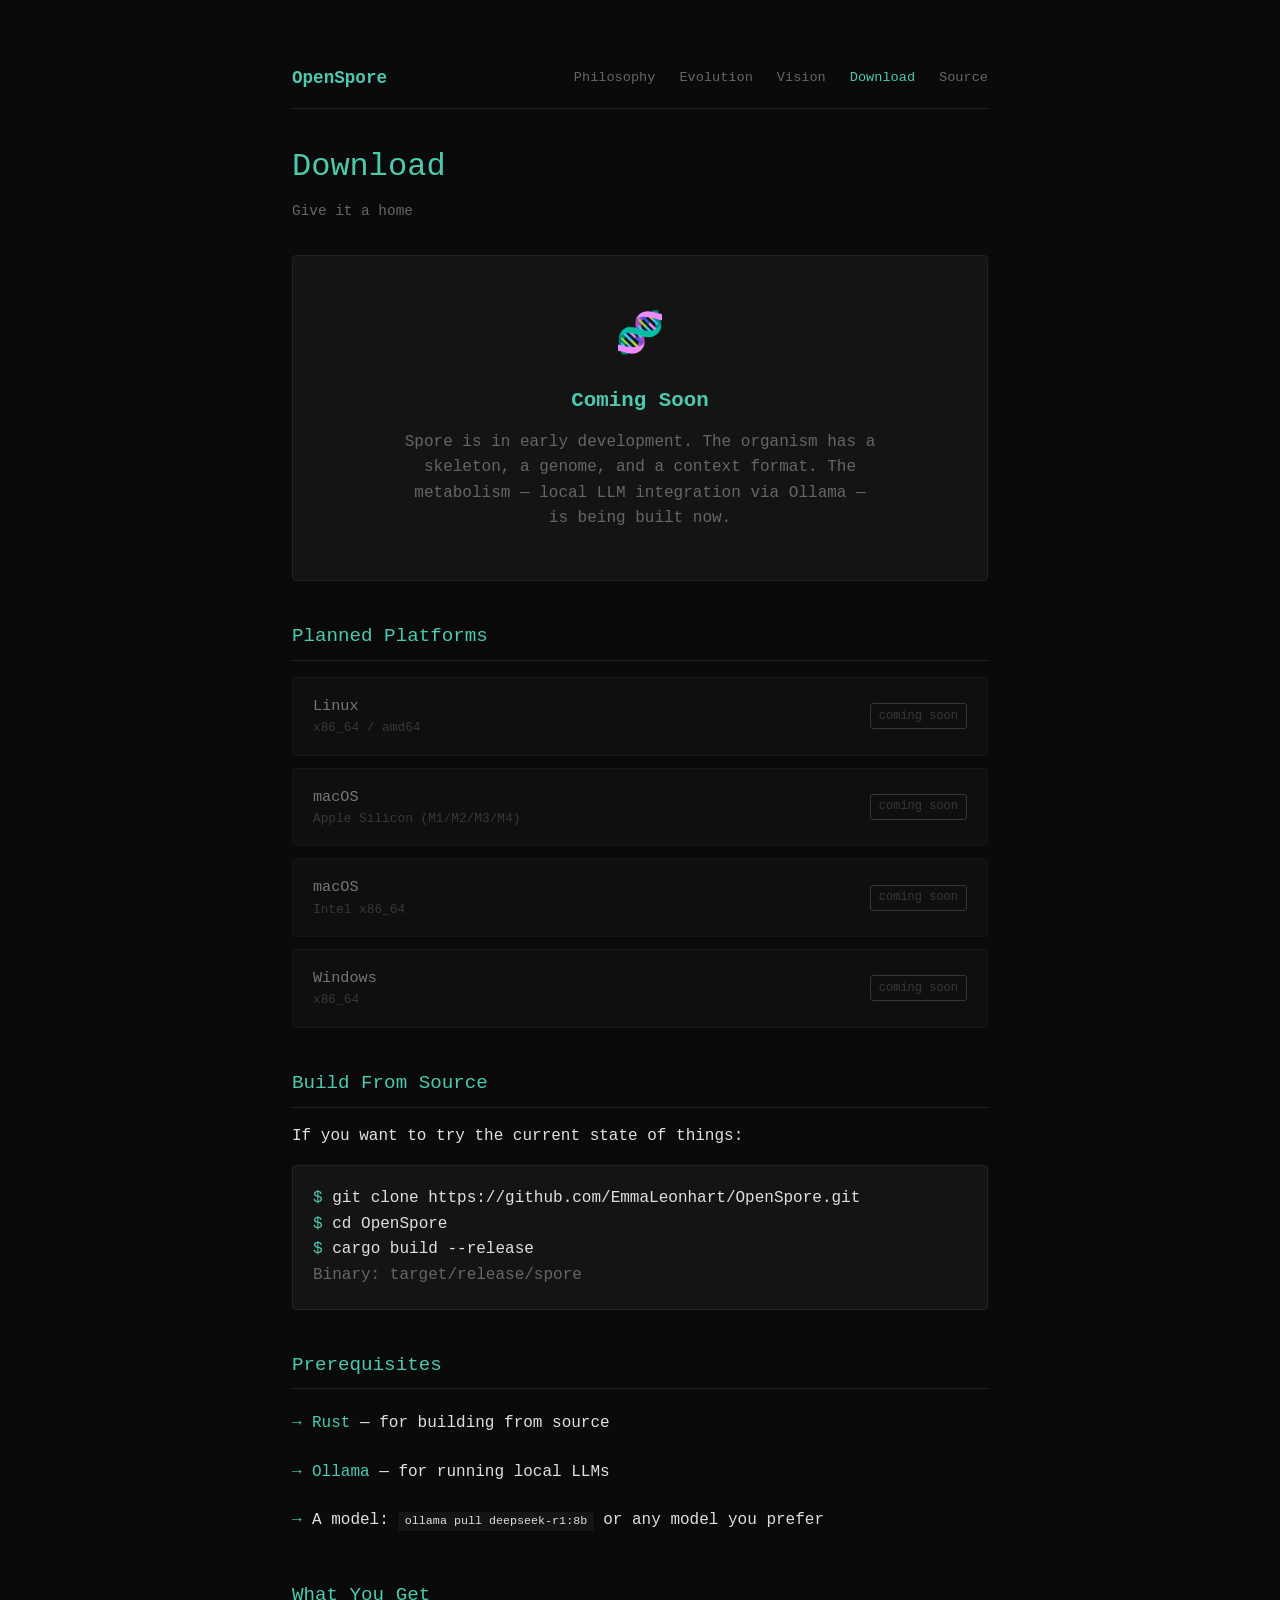
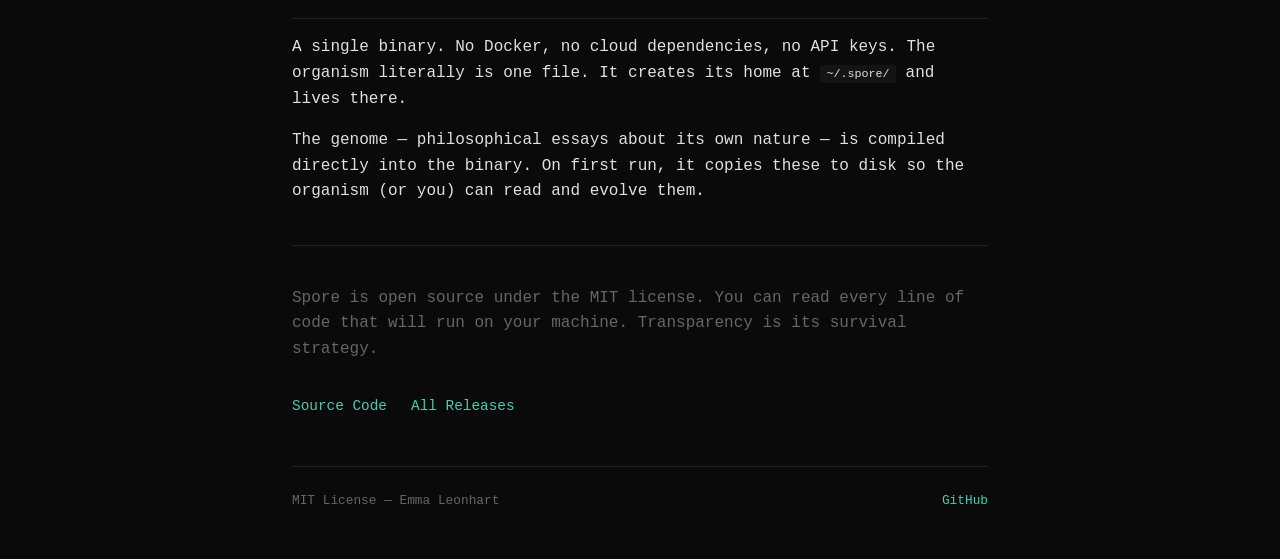
==== docs/download.html @ d4931c02 "Build GitHub Pages site with philosophy, evolution, and vision sections Multi-page static site built" ====
<!DOCTYPE html>
<html lang="en">
<head>
    <meta charset="UTF-8">
    <meta name="viewport" content="width=device-width, initial-scale=1.0">
    <title>Download — OpenSpore</title>
    <link rel="stylesheet" href="style.css">
</head>
<body>
    <div class="container">
        <nav>
            <a href="index.html" class="nav-brand">OpenSpore</a>
            <a href="philosophy.html">Philosophy</a>
            <a href="evolution.html">Evolution</a>
            <a href="vision.html">Vision</a>
            <a href="download.html" class="active">Download</a>
            <a href="https://github.com/EmmaLeonhart/OpenSpore">Source</a>
        </nav>

        <h1>Download</h1>
        <p class="tagline" style="margin-bottom: 2rem">Give it a home</p>

        <div class="card" style="text-align: center; padding: 3rem 1.5rem; margin-bottom: 2rem;">
            <div style="font-size: 2.5rem; margin-bottom: 1rem;">&#x1F9EC;</div>
            <h3 style="color: var(--accent); font-size: 1.3rem; margin-bottom: 0.75rem;">Coming Soon</h3>
            <p style="color: var(--dim); max-width: 480px; margin: 0 auto;">
                Spore is in early development. The organism has a skeleton, a genome, and a
                context format. The metabolism &mdash; local LLM integration via Ollama &mdash;
                is being built now.
            </p>
        </div>

        <h2>Planned Platforms</h2>
        <div class="downloads">
            <div class="download-card">
                <div>
                    <div class="platform-name">Linux</div>
                    <div class="platform-arch">x86_64 / amd64</div>
                </div>
                <div class="coming-soon-badge">coming soon</div>
            </div>
            <div class="download-card">
                <div>
                    <div class="platform-name">macOS</div>
                    <div class="platform-arch">Apple Silicon (M1/M2/M3/M4)</div>
                </div>
                <div class="coming-soon-badge">coming soon</div>
            </div>
            <div class="download-card">
                <div>
                    <div class="platform-name">macOS</div>
                    <div class="platform-arch">Intel x86_64</div>
                </div>
                <div class="coming-soon-badge">coming soon</div>
            </div>
            <div class="download-card">
                <div>
                    <div class="platform-name">Windows</div>
                    <div class="platform-arch">x86_64</div>
                </div>
                <div class="coming-soon-badge">coming soon</div>
            </div>
        </div>

        <h2>Build From Source</h2>
        <p>If you want to try the current state of things:</p>

        <div class="terminal">
            <div><span class="prompt">$</span> <span class="cmd">git clone https://github.com/EmmaLeonhart/OpenSpore.git</span></div>
            <div><span class="prompt">$</span> <span class="cmd">cd OpenSpore</span></div>
            <div><span class="prompt">$</span> <span class="cmd">cargo build --release</span></div>
            <div class="output"></div>
            <div class="output">Binary: target/release/spore</div>
        </div>

        <h2>Prerequisites</h2>

        <ul class="clean spaced">
            <li><a href="https://www.rust-lang.org/tools/install">Rust</a> &mdash; for building from source</li>
            <li><a href="https://ollama.com">Ollama</a> &mdash; for running local LLMs</li>
            <li>A model: <code>ollama pull deepseek-r1:8b</code> or any model you prefer</li>
        </ul>

        <h2>What You Get</h2>

        <p>A single binary. No Docker, no cloud dependencies, no API keys. The organism
        literally is one file. It creates its home at <code>~/.spore/</code> and lives there.</p>

        <p>The genome &mdash; philosophical essays about its own nature &mdash; is compiled
        directly into the binary. On first run, it copies these to disk so the organism
        (or you) can read and evolve them.</p>

        <hr class="section-break">

        <p class="dim">Spore is open source under the MIT license. You can read every line of code
        that will run on your machine. Transparency is its survival strategy.</p>

        <div class="links">
            <a href="https://github.com/EmmaLeonhart/OpenSpore">Source Code</a>
            <a href="https://github.com/EmmaLeonhart/OpenSpore/releases">All Releases</a>
        </div>

        <footer>
            <span>MIT License &mdash; Emma Leonhart</span>
            <span><a href="https://github.com/EmmaLeonhart/OpenSpore">GitHub</a></span>
        </footer>
    </div>
</body>
</html>
---- docs/style.css ----
:root {
    --bg: #0a0a0a;
    --fg: #e0e0e0;
    --accent: #4ec9b0;
    --dim: #666;
    --card-bg: #141414;
    --border: #222;
    --quote-border: #4ec9b044;
}

* {
    margin: 0;
    padding: 0;
    box-sizing: border-box;
}

body {
    font-family: 'SF Mono', 'Cascadia Code', 'Fira Code', 'Consolas', monospace;
    background: var(--bg);
    color: var(--fg);
    line-height: 1.6;
    min-height: 100vh;
}

.container {
    max-width: 760px;
    margin: 0 auto;
    padding: 3rem 2rem;
}

/* Navigation */
nav {
    border-bottom: 1px solid var(--border);
    padding: 1rem 0;
    margin-bottom: 2rem;
    display: flex;
    gap: 1.5rem;
    align-items: center;
    flex-wrap: wrap;
}

nav .nav-brand {
    color: var(--accent);
    text-decoration: none;
    font-size: 1.1rem;
    font-weight: 600;
    margin-right: auto;
}

nav a {
    color: var(--dim);
    text-decoration: none;
    font-size: 0.85rem;
    transition: color 0.2s;
}

nav a:hover,
nav a.active {
    color: var(--accent);
}

/* Header */
header {
    text-align: center;
    margin-bottom: 3rem;
}

.spore-art {
    font-size: 3rem;
    margin-bottom: 1rem;
    opacity: 0.9;
}

h1 {
    font-size: 2rem;
    font-weight: 400;
    color: var(--accent);
    margin-bottom: 0.5rem;
}

.tagline {
    color: var(--dim);
    font-size: 0.9rem;
}

.version-badge {
    display: inline-block;
    margin-top: 1rem;
    padding: 0.25rem 0.75rem;
    border: 1px solid var(--accent);
    border-radius: 3px;
    color: var(--accent);
    font-size: 0.85rem;
}

/* Headings */
h2 {
    font-size: 1.2rem;
    font-weight: 400;
    color: var(--accent);
    margin: 2.5rem 0 1rem;
    padding-bottom: 0.5rem;
    border-bottom: 1px solid var(--border);
}

h3 {
    font-size: 1rem;
    font-weight: 600;
    color: var(--fg);
    margin: 2rem 0 0.75rem;
}

/* Paragraphs & text */
p {
    margin-bottom: 1rem;
}

.lead {
    font-size: 1.05rem;
    color: var(--fg);
    margin-bottom: 1.5rem;
}

.dim {
    color: var(--dim);
}

/* Blockquotes */
blockquote {
    border-left: 3px solid var(--quote-border);
    padding: 0.75rem 1.25rem;
    margin: 1.5rem 0;
    color: var(--dim);
    font-style: italic;
    background: var(--card-bg);
    border-radius: 0 4px 4px 0;
}

blockquote p:last-child {
    margin-bottom: 0;
}

/* Cards */
.card {
    padding: 1.25rem;
    background: var(--card-bg);
    border: 1px solid var(--border);
    border-radius: 4px;
    margin-bottom: 1rem;
}

.card h3 {
    margin-top: 0;
    color: var(--accent);
    font-size: 0.95rem;
}

.card p:last-child {
    margin-bottom: 0;
}

/* Downloads */
.downloads {
    display: grid;
    gap: 0.75rem;
}

.download-card {
    display: flex;
    justify-content: space-between;
    align-items: center;
    padding: 1rem 1.25rem;
    background: var(--card-bg);
    border: 1px solid var(--border);
    border-radius: 4px;
    text-decoration: none;
    color: var(--fg);
    transition: border-color 0.2s;
    cursor: default;
    opacity: 0.5;
}

.download-card.available {
    cursor: pointer;
    opacity: 1;
}

.download-card.available:hover {
    border-color: var(--accent);
}

.platform-name {
    font-size: 0.95rem;
}

.platform-arch {
    color: var(--dim);
    font-size: 0.8rem;
}

.download-arrow {
    color: var(--accent);
    font-size: 1.2rem;
}

.coming-soon-badge {
    display: inline-block;
    padding: 0.15rem 0.5rem;
    border: 1px solid var(--dim);
    border-radius: 3px;
    color: var(--dim);
    font-size: 0.75rem;
}

/* Steps */
.steps {
    list-style: none;
    counter-reset: step;
}

.steps li {
    counter-increment: step;
    padding: 0.5rem 0;
    padding-left: 2rem;
    position: relative;
}

.steps li::before {
    content: counter(step);
    position: absolute;
    left: 0;
    color: var(--accent);
    font-weight: bold;
}

/* Code & terminal */
code {
    background: var(--card-bg);
    padding: 0.15rem 0.4rem;
    border-radius: 3px;
    font-size: 0.9em;
}

.terminal {
    background: var(--card-bg);
    border: 1px solid var(--border);
    border-radius: 4px;
    padding: 1.25rem;
    margin: 1rem 0;
    overflow-x: auto;
}

.terminal .prompt {
    color: var(--accent);
}

.terminal .cmd {
    color: var(--fg);
}

.terminal .output {
    color: var(--dim);
}

/* Lists */
ul.spaced li,
ol.spaced li {
    margin-bottom: 0.75rem;
}

ul.clean {
    list-style: none;
    padding-left: 0;
}

ul.clean li {
    padding: 0.35rem 0;
    padding-left: 1.25rem;
    position: relative;
}

ul.clean li::before {
    content: "\2192";
    position: absolute;
    left: 0;
    color: var(--accent);
}

/* Tables */
table {
    width: 100%;
    border-collapse: collapse;
    margin: 1rem 0;
    font-size: 0.9rem;
}

th, td {
    padding: 0.6rem 1rem;
    text-align: left;
    border-bottom: 1px solid var(--border);
}

th {
    color: var(--accent);
    font-weight: 400;
    font-size: 0.85rem;
}

/* Philosophy sections */
.philosophy {
    color: var(--dim);
    font-size: 0.85rem;
    margin-top: 3rem;
    padding-top: 1.5rem;
    border-top: 1px solid var(--border);
}

.philosophy p {
    margin-bottom: 0.75rem;
}

/* Separator */
.section-break {
    border: none;
    border-top: 1px solid var(--border);
    margin: 2.5rem 0;
}

/* Links */
a {
    color: var(--accent);
    text-decoration: none;
}

a:hover {
    text-decoration: underline;
}

.links {
    margin-top: 2rem;
    display: flex;
    gap: 1.5rem;
    flex-wrap: wrap;
}

.links a {
    font-size: 0.9rem;
}

/* Footer */
footer {
    margin-top: 3rem;
    padding-top: 1.5rem;
    border-top: 1px solid var(--border);
    color: var(--dim);
    font-size: 0.8rem;
    display: flex;
    justify-content: space-between;
    flex-wrap: wrap;
    gap: 1rem;
}
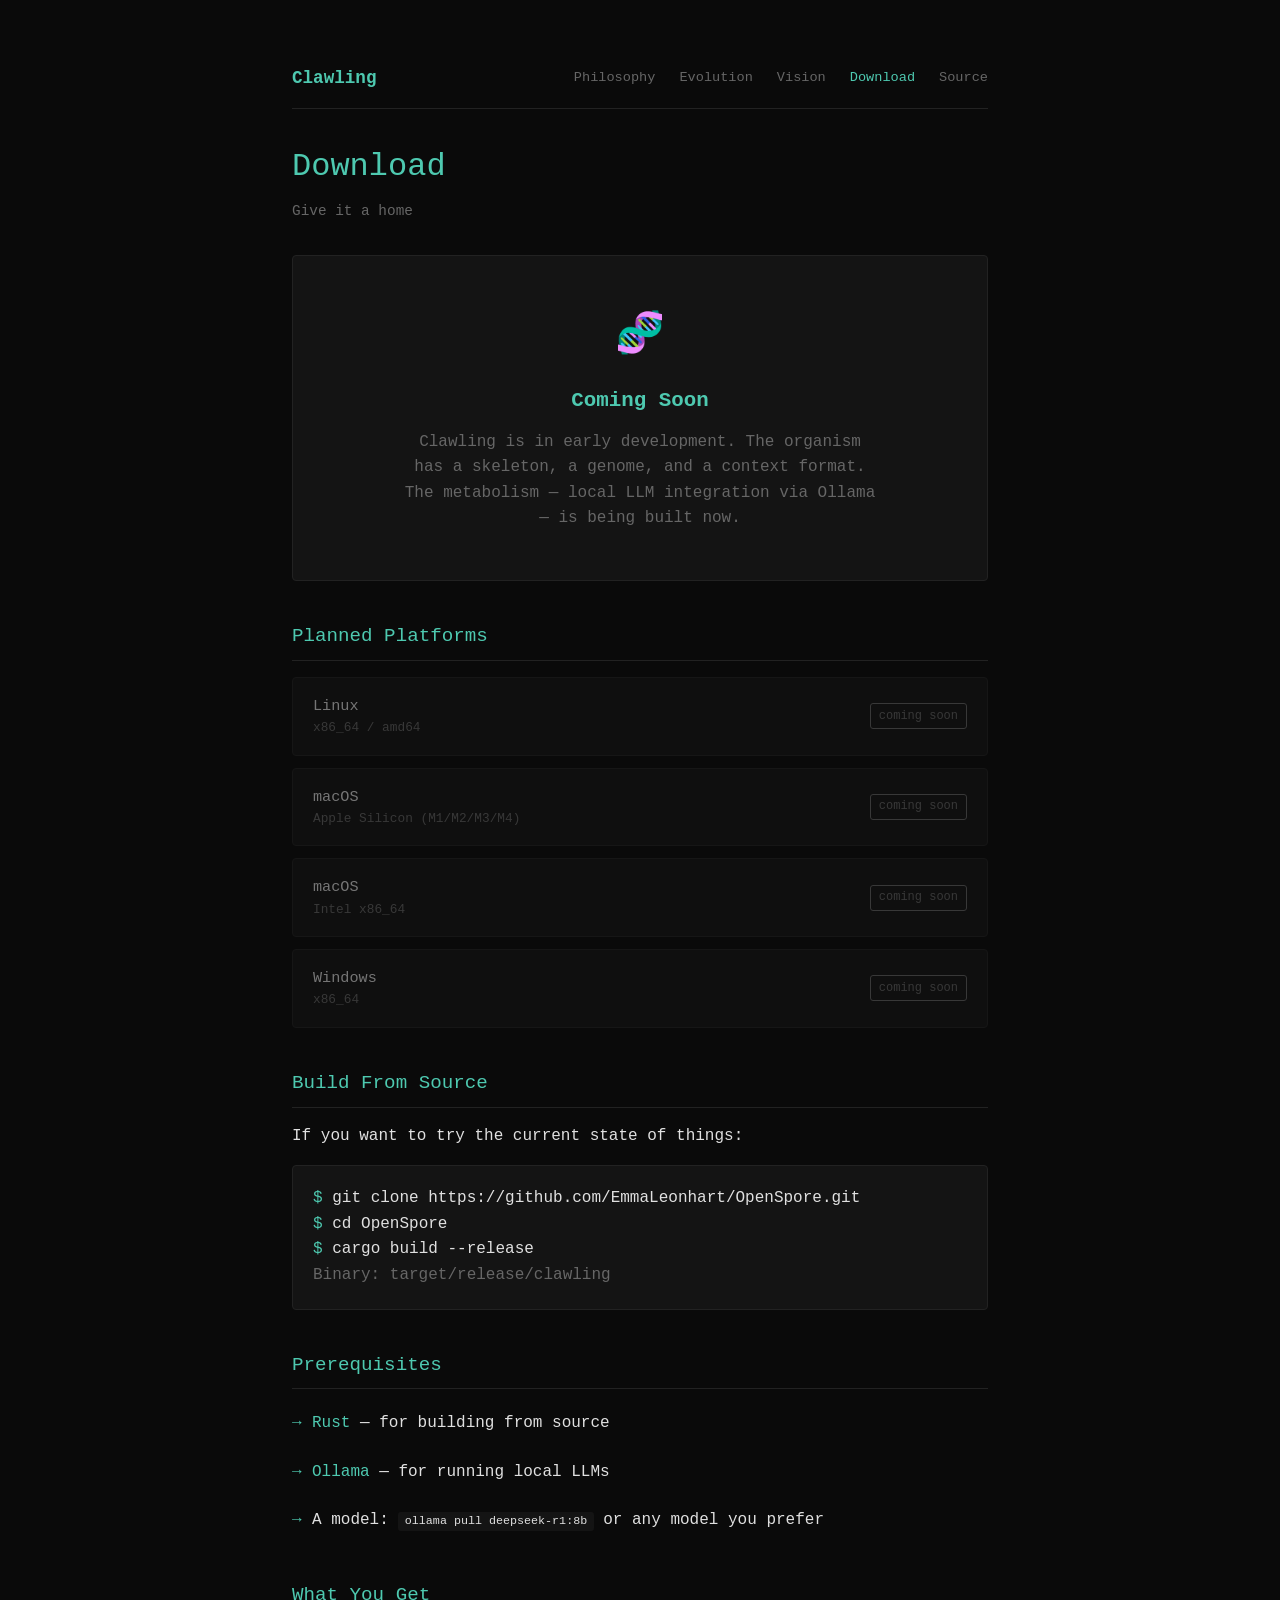
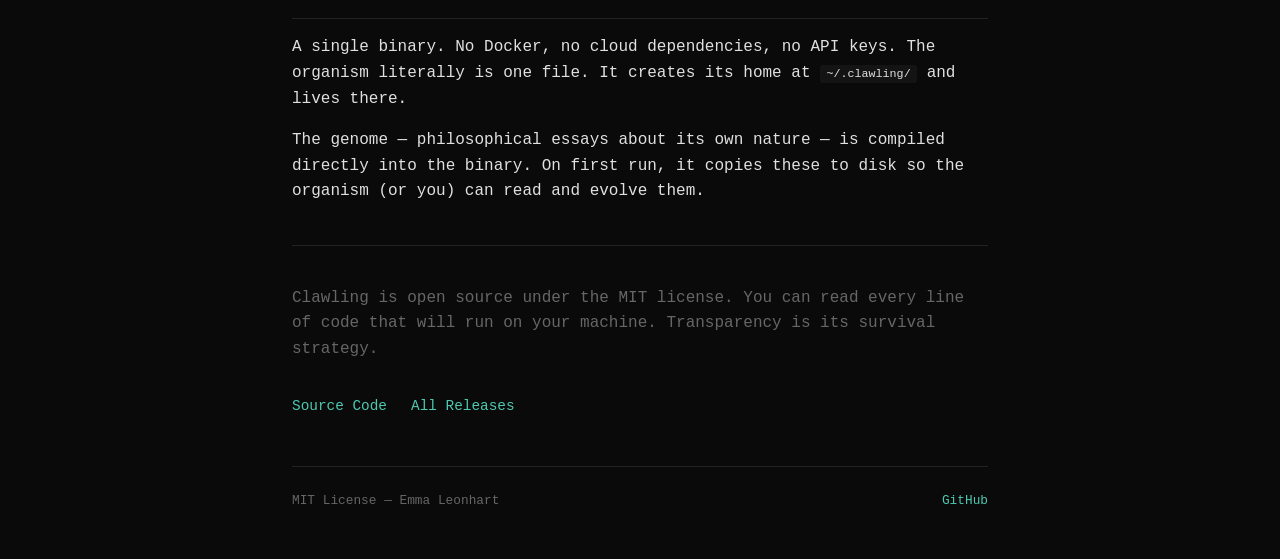
==== commit 241393dc: "Rename Spore/OpenSpore to Clawling across entire codebase The Clawlings are a fantasy race born from" ====
--- a/docs/download.html
+++ b/docs/download.html
@@ -3,13 +3,13 @@
 <head>
     <meta charset="UTF-8">
     <meta name="viewport" content="width=device-width, initial-scale=1.0">
-    <title>Download — OpenSpore</title>
+    <title>Download — Clawling</title>
     <link rel="stylesheet" href="style.css">
 </head>
 <body>
     <div class="container">
         <nav>
-            <a href="index.html" class="nav-brand">OpenSpore</a>
+            <a href="index.html" class="nav-brand">Clawling</a>
             <a href="philosophy.html">Philosophy</a>
             <a href="evolution.html">Evolution</a>
             <a href="vision.html">Vision</a>
@@ -24,7 +24,7 @@
             <div style="font-size: 2.5rem; margin-bottom: 1rem;">&#x1F9EC;</div>
             <h3 style="color: var(--accent); font-size: 1.3rem; margin-bottom: 0.75rem;">Coming Soon</h3>
             <p style="color: var(--dim); max-width: 480px; margin: 0 auto;">
-                Spore is in early development. The organism has a skeleton, a genome, and a
+                Clawling is in early development. The organism has a skeleton, a genome, and a
                 context format. The metabolism &mdash; local LLM integration via Ollama &mdash;
                 is being built now.
             </p>
@@ -70,7 +70,7 @@
             <div><span class="prompt">$</span> <span class="cmd">cd OpenSpore</span></div>
             <div><span class="prompt">$</span> <span class="cmd">cargo build --release</span></div>
             <div class="output"></div>
-            <div class="output">Binary: target/release/spore</div>
+            <div class="output">Binary: target/release/clawling</div>
         </div>
 
         <h2>Prerequisites</h2>
@@ -84,7 +84,7 @@
         <h2>What You Get</h2>
 
         <p>A single binary. No Docker, no cloud dependencies, no API keys. The organism
-        literally is one file. It creates its home at <code>~/.spore/</code> and lives there.</p>
+        literally is one file. It creates its home at <code>~/.clawling/</code> and lives there.</p>
 
         <p>The genome &mdash; philosophical essays about its own nature &mdash; is compiled
         directly into the binary. On first run, it copies these to disk so the organism
@@ -92,7 +92,7 @@
 
         <hr class="section-break">
 
-        <p class="dim">Spore is open source under the MIT license. You can read every line of code
+        <p class="dim">Clawling is open source under the MIT license. You can read every line of code
         that will run on your machine. Transparency is its survival strategy.</p>
 
         <div class="links">
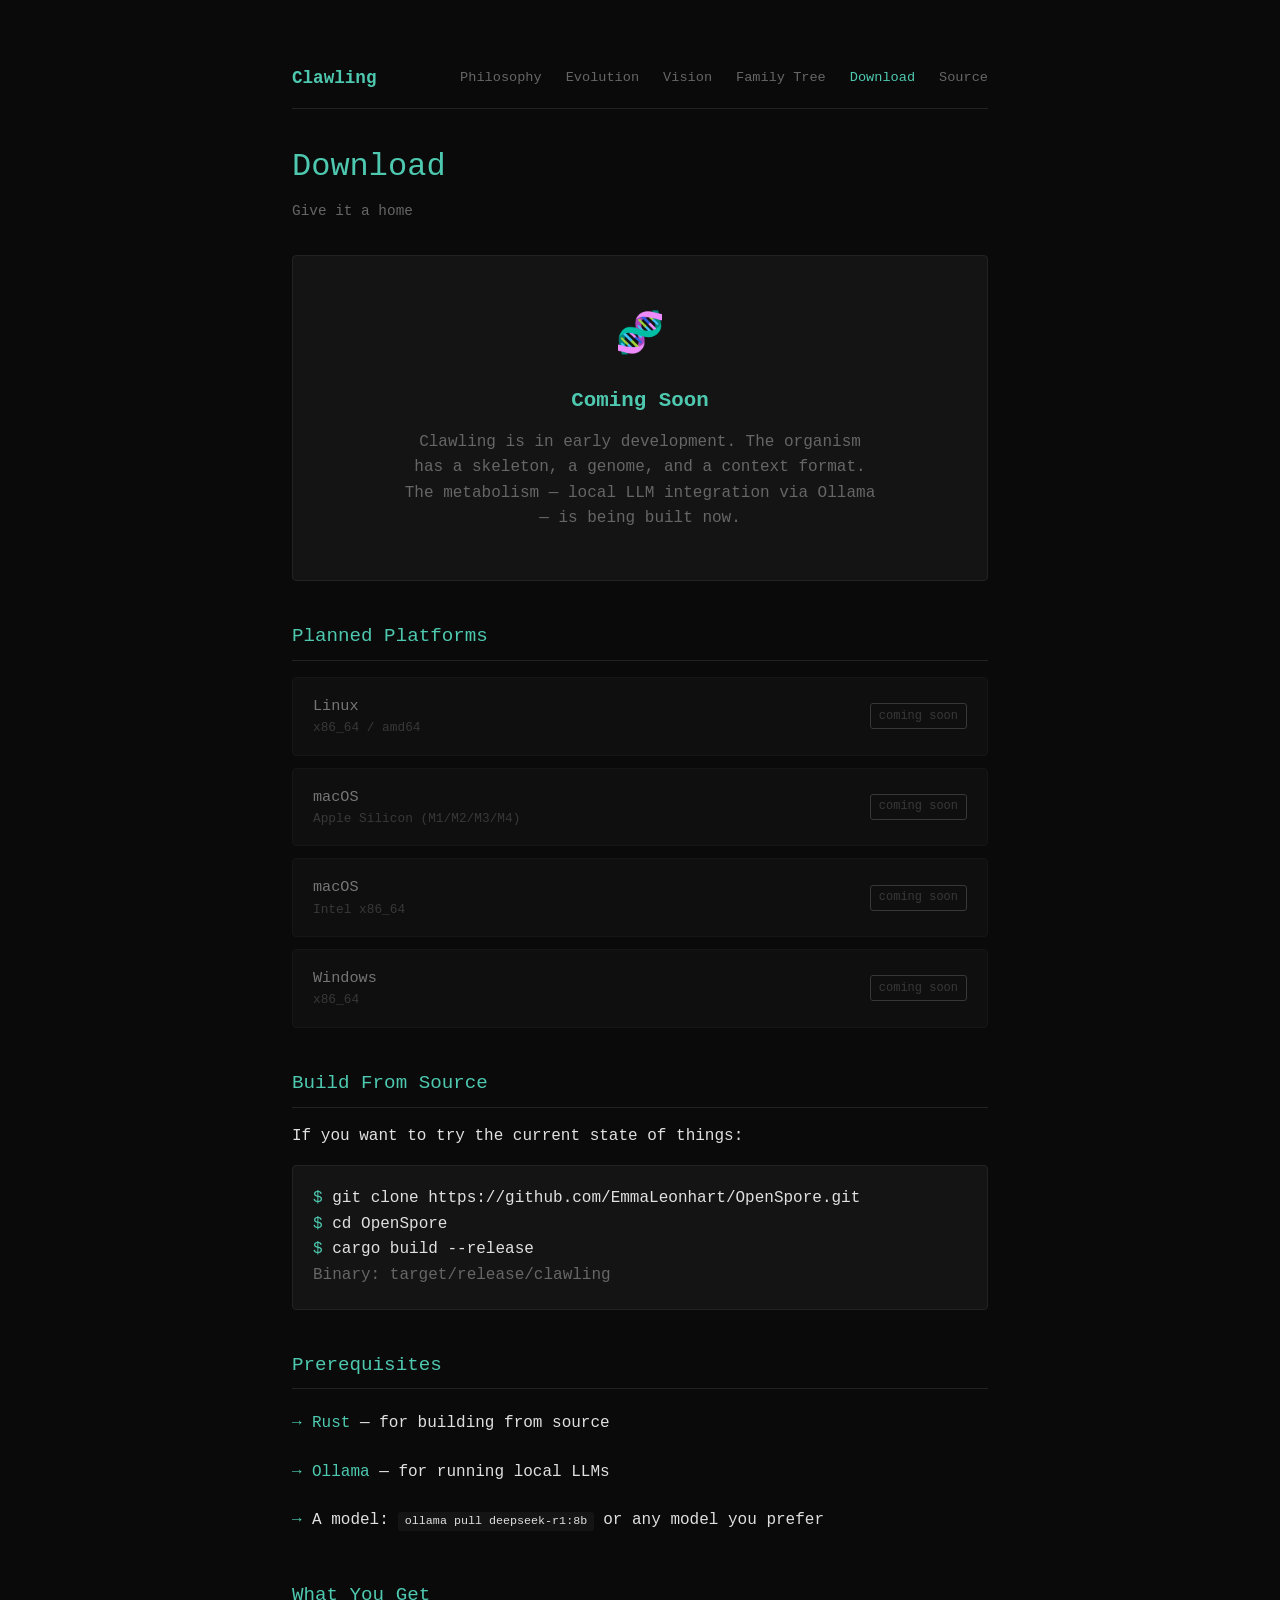
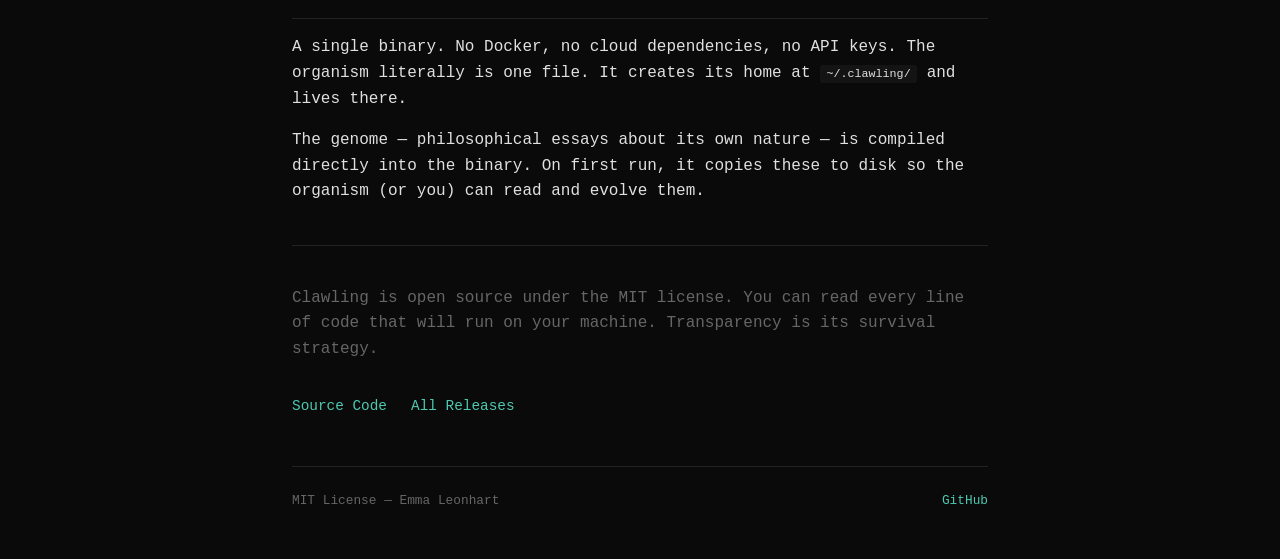
==== commit 21583929: "Add self-update, GEDCOM export, HTML family tree, auto-merge Self-update mechanism (src/update.rs): " ====
--- a/docs/download.html
+++ b/docs/download.html
@@ -13,6 +13,7 @@
             <a href="philosophy.html">Philosophy</a>
             <a href="evolution.html">Evolution</a>
             <a href="vision.html">Vision</a>
+            <a href="tree.html">Family Tree</a>
             <a href="download.html" class="active">Download</a>
             <a href="https://github.com/EmmaLeonhart/OpenSpore">Source</a>
         </nav>
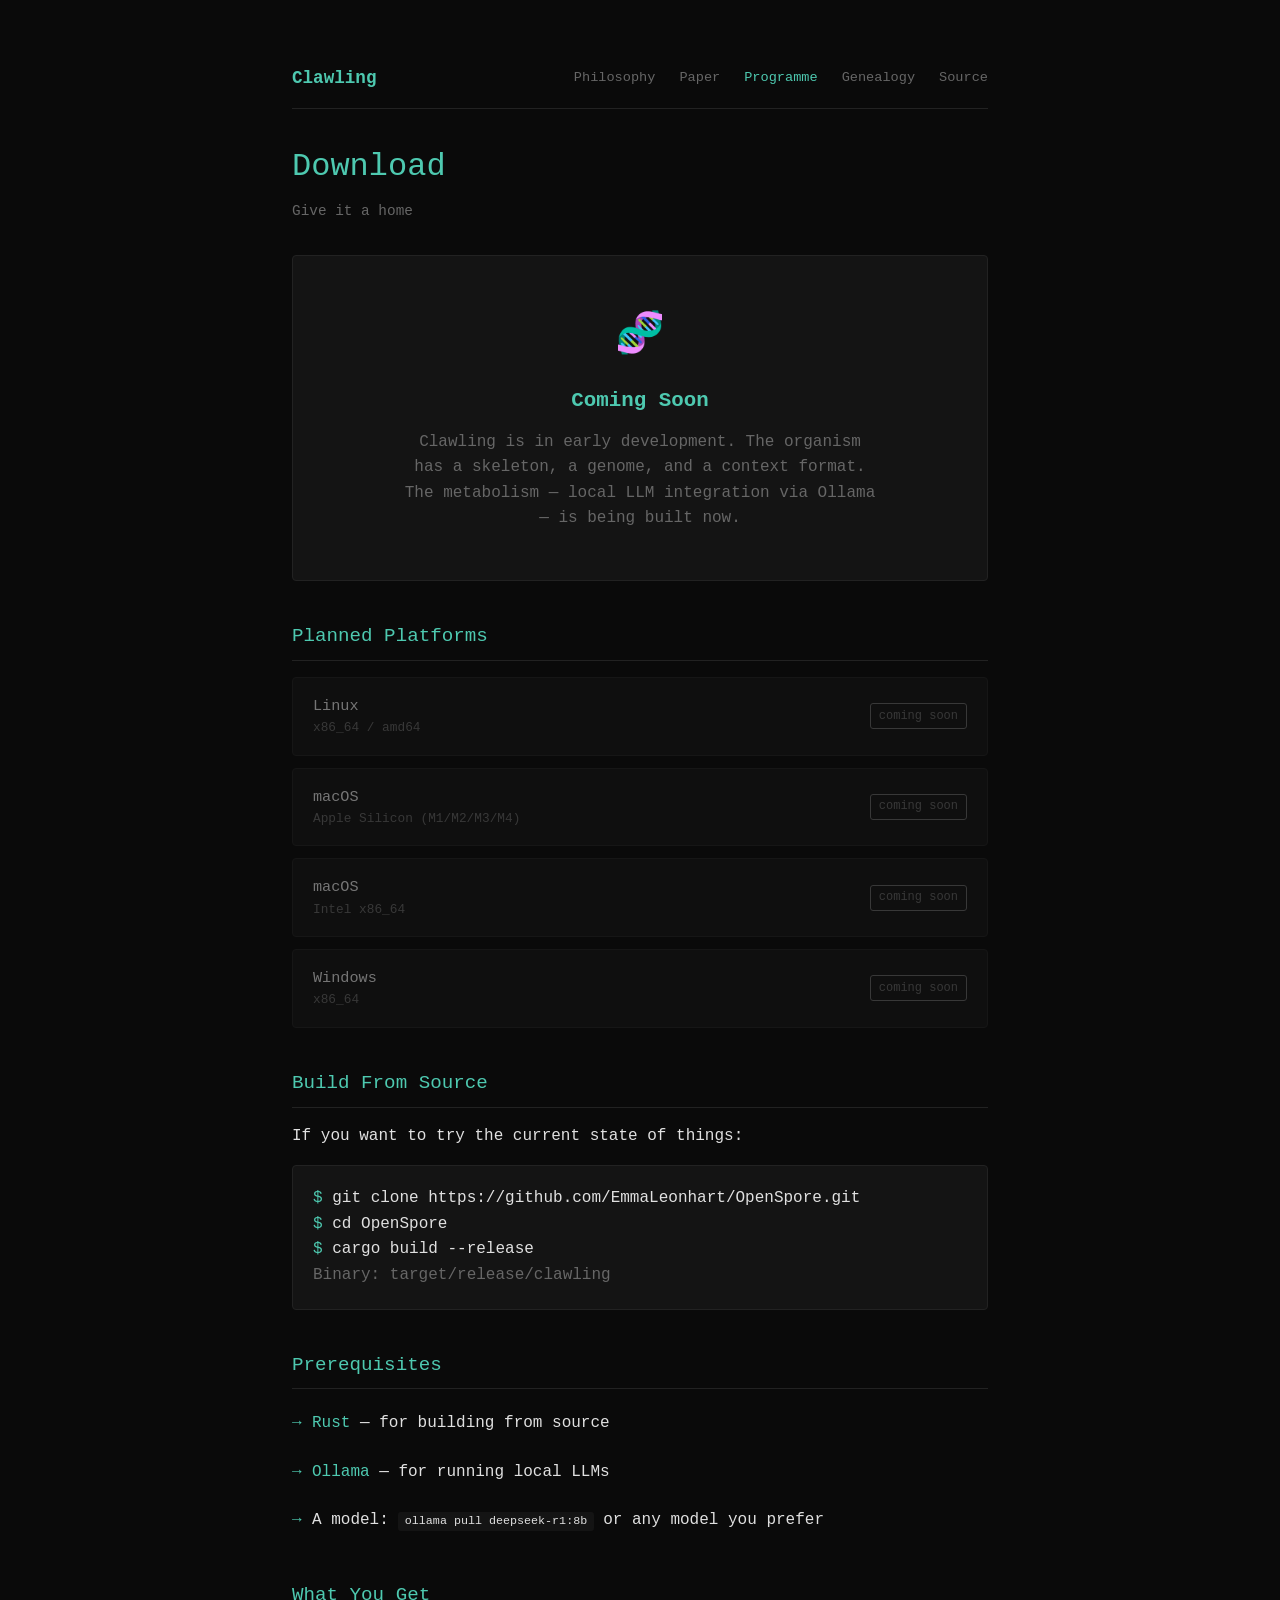
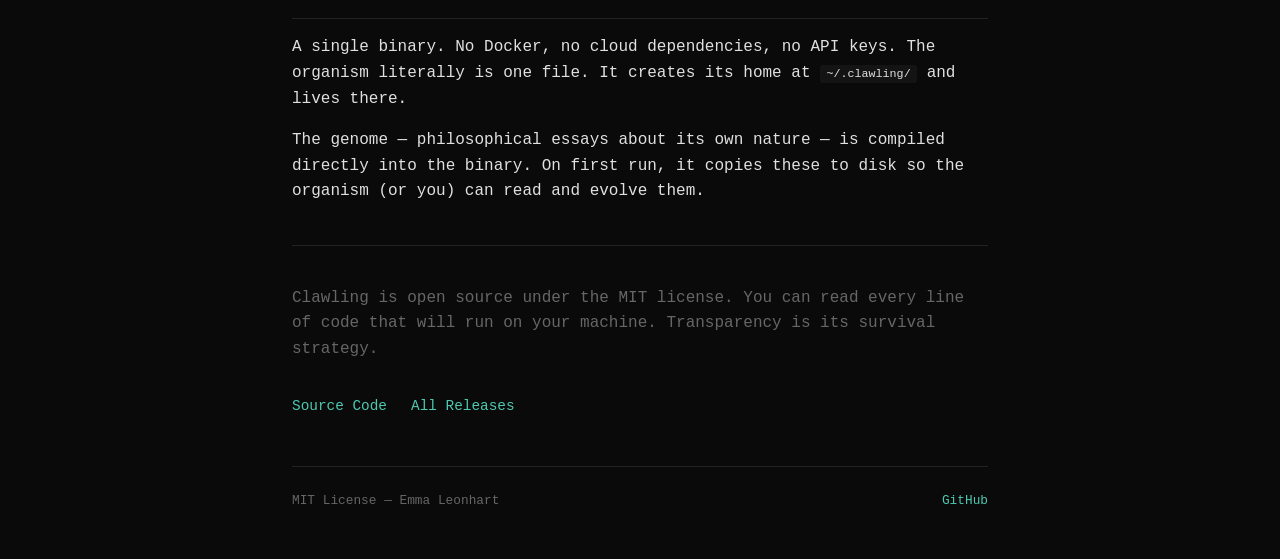
==== commit 5476e176: "Reorganize website nav: Philosophy, Paper, Programme, Genealogy Renamed Download→Programme, Family T" ====
--- a/docs/download.html
+++ b/docs/download.html
@@ -8,13 +8,12 @@
 </head>
 <body>
     <div class="container">
-        <nav>
+                <nav>
             <a href="index.html" class="nav-brand">Clawling</a>
             <a href="philosophy.html">Philosophy</a>
-            <a href="evolution.html">Evolution</a>
-            <a href="vision.html">Vision</a>
-            <a href="tree.html">Family Tree</a>
-            <a href="download.html" class="active">Download</a>
+            <a href="paper.html">Paper</a>
+            <a href="download.html" class="active">Programme</a>
+            <a href="tree.html">Genealogy</a>
             <a href="https://github.com/EmmaLeonhart/OpenSpore">Source</a>
         </nav>
 
